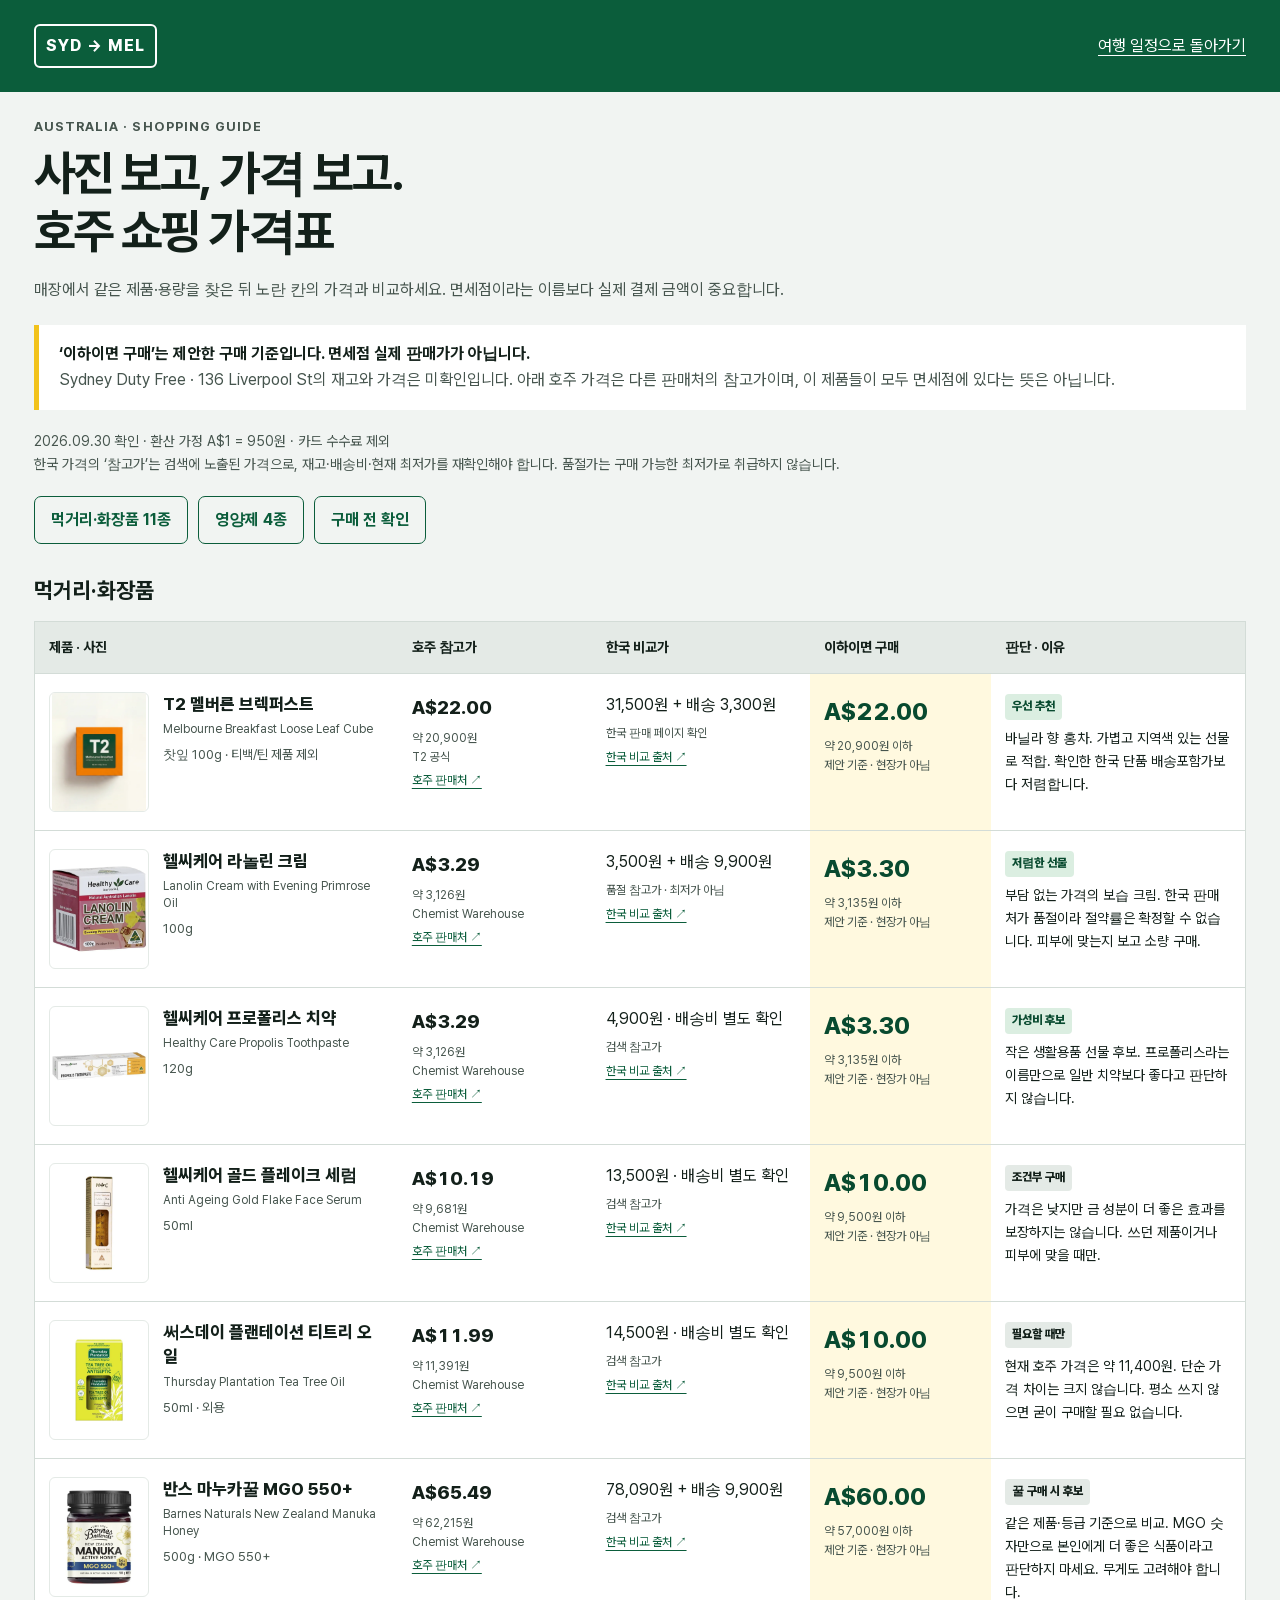
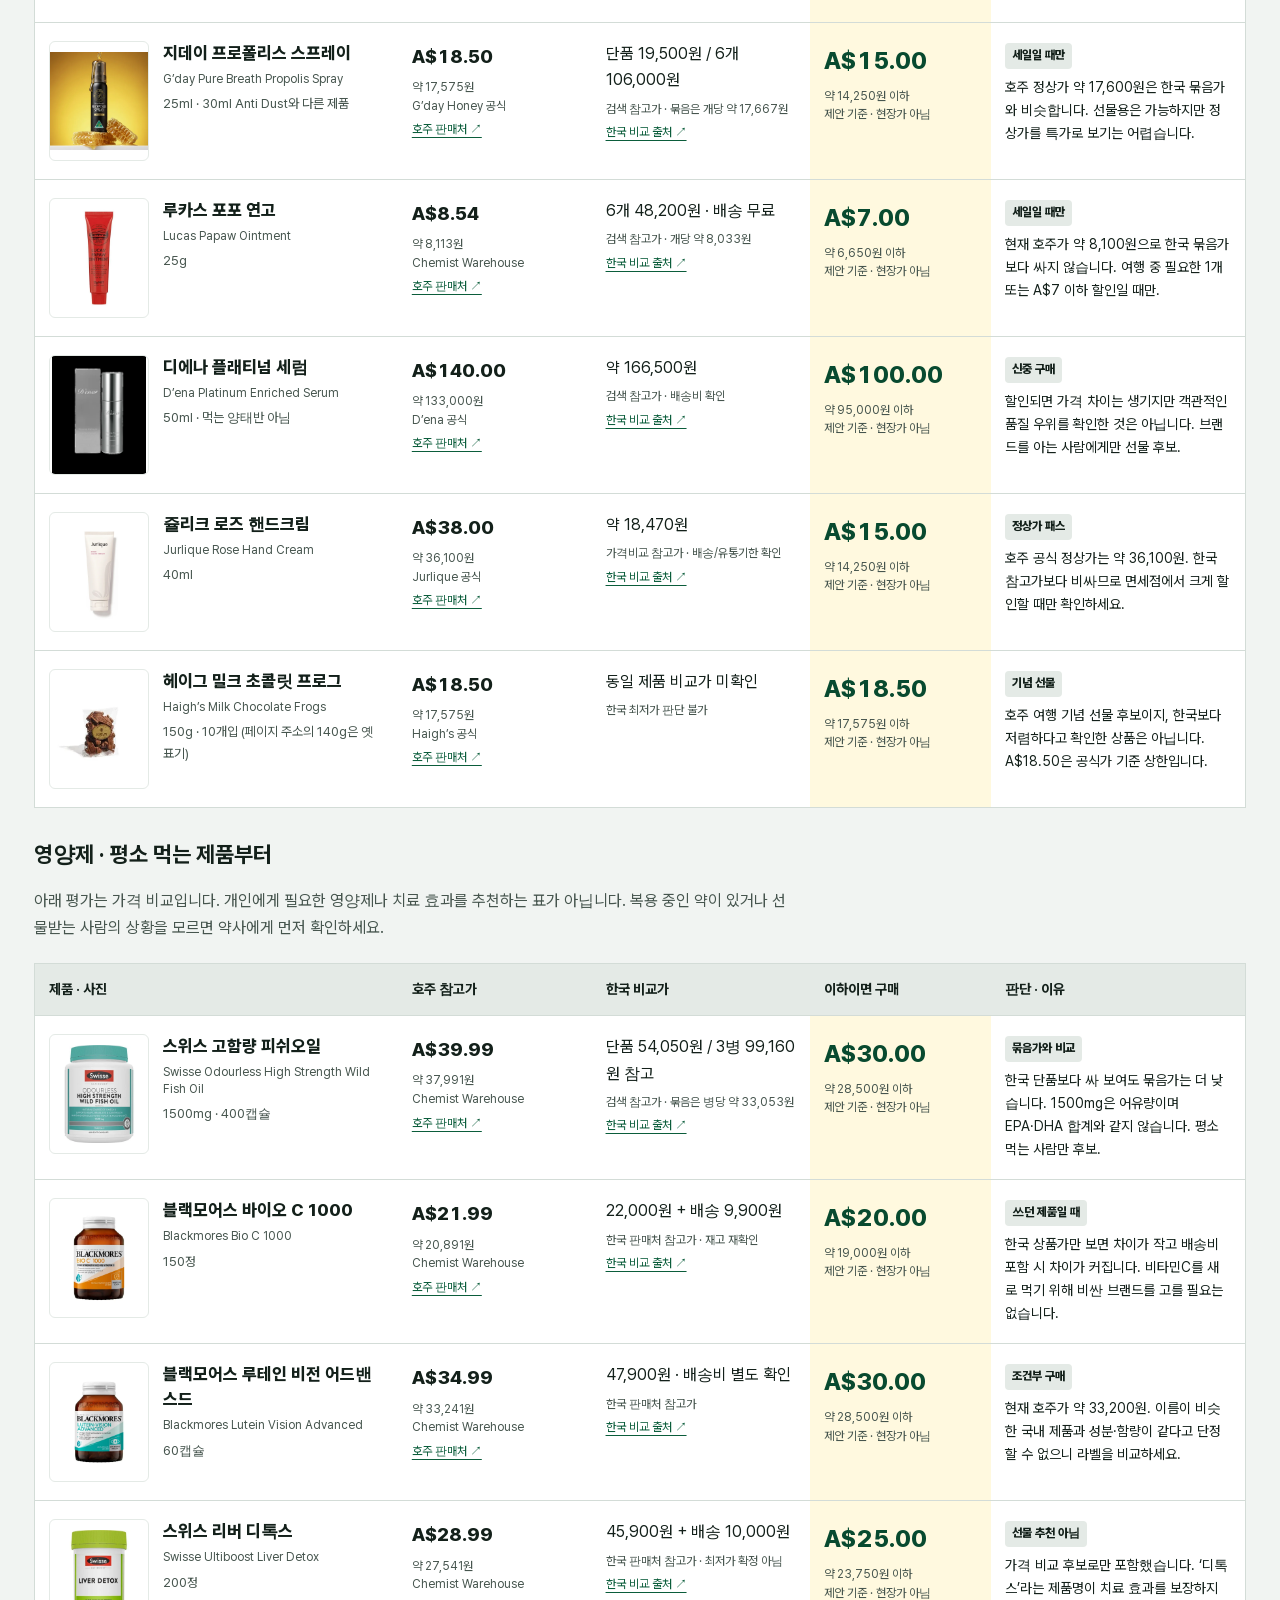
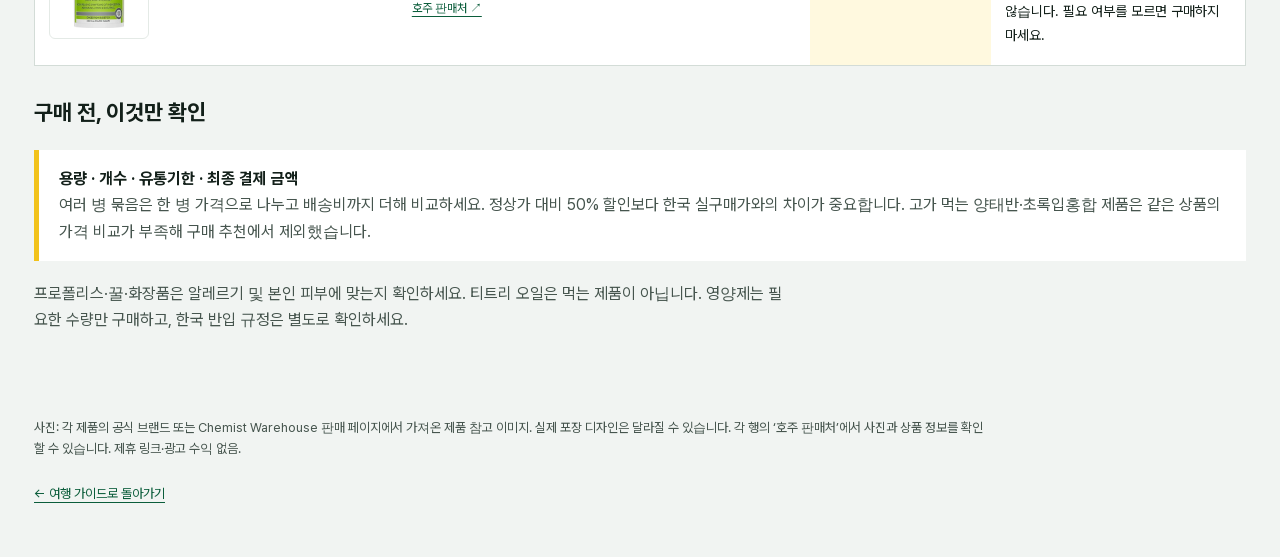
==== shopping.html @ 3a0684c9 "Add illustrated Australia shopping price guide" ====
<!doctype html>
<html lang="ko">
<head>
<meta charset="utf-8">
<meta name="viewport" content="width=device-width,initial-scale=1">
<meta name="robots" content="noindex,nofollow">
<meta name="theme-color" content="#0B5D3B">
<title>호주 쇼핑 가격표 | 시드니→멜버른</title>
<link rel="icon" href="icons/icon.svg" type="image/svg+xml">
<style>
@font-face{font-family:Pretendard;src:url(fonts/pretendard.woff2) format('woff2');font-display:swap}
*{box-sizing:border-box}body{margin:0;background:#F1F4F2;color:#13201A;font:16px/1.65 Pretendard,'Malgun Gothic',sans-serif}a{color:#0B5D3B;text-underline-offset:4px}a:focus-visible{outline:3px solid #B78300;outline-offset:4px}header{background:#0B5D3B;color:white}header>div,main,footer{max-width:1260px;margin:auto;padding:24px}header a{color:white;display:inline-flex;align-items:center;min-height:44px}header>div{display:flex;justify-content:space-between;align-items:center;gap:16px}.sign{font-weight:800;letter-spacing:.06em;border:2px solid white;border-radius:6px;padding:3px 10px;text-decoration:none}h1{font-size:clamp(30px,5vw,48px);line-height:1.2;margin:8px 0 16px;letter-spacing:-.04em}h2{font-size:22px;margin:28px 0 12px}.eyebrow{font-size:13px;color:#46554E;font-weight:700;letter-spacing:.08em}.lead{max-width:760px;color:#46554E;margin-bottom:22px}.notice{background:#fff;border-left:5px solid #F2C21B;padding:16px 20px;margin:20px 0;color:#46554E}.notice strong{color:#13201A}.jump{display:flex;gap:10px;flex-wrap:wrap;margin:20px 0}.jump a{border:1px solid #0B5D3B;border-radius:7px;padding:10px 16px;text-decoration:none;font-weight:700;min-height:44px}.count{color:#46554E;font-size:14px}table{width:100%;border-collapse:collapse;background:#fff;border:1px solid #D3DCD7;table-layout:fixed}caption{text-align:left;padding:14px 0;font-weight:700}th{background:#E4EAE6;text-align:left;font-size:14px;padding:14px}td{padding:18px 14px;border-top:1px solid #D3DCD7;vertical-align:top;overflow-wrap:anywhere}th:first-child{width:30%}th:nth-child(2){width:16%}th:nth-child(3){width:18%}th:nth-child(4){width:15%}th:nth-child(5){width:21%}.product{display:grid;grid-template-columns:100px 1fr;gap:14px;align-items:start}.product img{width:100px;height:120px;object-fit:contain;background:white;border:1px solid #E4EAE6;border-radius:6px}.name{font-weight:800;font-size:17px;line-height:1.45;margin:0 0 5px}.en{font-size:12px;color:#46554E;line-height:1.4}.spec{font-size:13px;color:#46554E;margin-top:6px}small{display:block;font-size:12px;color:#46554E;line-height:1.55;margin-top:6px}.price{display:block;font-size:19px;font-weight:800;font-variant-numeric:tabular-nums;white-space:nowrap}.ceiling{background:#FFF9DF}.ceiling .price{color:#084A2F;font-size:24px}.tag{display:inline-block;font-size:12px;font-weight:800;background:#E4EAE6;border-radius:4px;padding:3px 7px;margin-bottom:7px}.good{background:#DBEEE1;color:#084A2F}.reason{font-size:14px;margin:0}.source{display:inline-block;padding:5px 0;min-height:32px;font-size:12px}footer{color:#46554E;font-size:13px;padding-bottom:40px}footer p{max-width:950px}.back{display:inline-block;min-height:44px;padding:10px 0}tr[id]{scroll-margin-top:16px}
@media(max-width:800px){header>div,main,footer{padding:16px}header>div{flex-wrap:wrap}thead{display:none}table,tbody{display:block;border:0;background:transparent}tr{display:grid;grid-template-columns:1fr 1fr;background:white;border:1px solid #D3DCD7;border-radius:10px;margin-bottom:16px;overflow:hidden}td{display:block;padding:12px 14px;border:0;font-size:14px;min-width:0}td:before{content:attr(data-label);display:block;color:#46554E;font-size:12px;font-weight:700;margin-bottom:5px}td:first-child{grid-column:1/-1;border-bottom:1px solid #E4EAE6}td:first-child:before{display:none}.product{grid-template-columns:80px 1fr}.product img{width:80px;height:105px}.ceiling{grid-column:1/-1;grid-row:2;display:flex;flex-wrap:wrap;align-items:center;gap:6px 14px}.ceiling:before{margin:0}.ceiling small{margin:0}.ceiling .price{font-size:25px}td:last-child{grid-column:1/-1;border-top:1px solid #E4EAE6}.source{min-height:44px}.name{font-size:17px}h2{margin-top:24px}}
@media print{header,.jump,.source,.back{display:none}body{background:white;font-size:12px}main,footer{padding:0}tr{break-inside:avoid}.notice{padding:8px}th,td{padding:8px}.product img{width:60px;height:80px}.product{grid-template-columns:60px 1fr}.price,.ceiling .price{font-size:16px}}
</style>
</head>
<body>
<header><div><a class="sign" href="index.html#cover">SYD → MEL</a><a href="index.html#day1">여행 일정으로 돌아가기</a></div></header>
<main>
<div class="eyebrow">AUSTRALIA · SHOPPING GUIDE</div>
<h1>사진 보고, 가격 보고.<br>호주 쇼핑 가격표</h1>
<p class="lead">매장에서 같은 제품·용량을 찾은 뒤 노란 칸의 가격과 비교하세요. 면세점이라는 이름보다 실제 결제 금액이 중요합니다.</p>
<div class="notice"><strong>‘이하이면 구매’는 제안한 구매 기준입니다. 면세점 실제 판매가가 아닙니다.</strong><br>Sydney Duty Free · 136 Liverpool St의 재고와 가격은 미확인입니다. 아래 호주 가격은 다른 판매처의 참고가이며, 이 제품들이 모두 면세점에 있다는 뜻은 아닙니다.</div>
<p class="count">2026.09.30 확인 · 환산 가정 A$1 = 950원 · 카드 수수료 제외<br>한국 가격의 ‘참고가’는 검색에 노출된 가격으로, 재고·배송비·현재 최저가를 재확인해야 합니다. 품절가는 구매 가능한 최저가로 취급하지 않습니다.</p>
<nav class="jump" aria-label="쇼핑 분류"><a href="#gifts">먹거리·화장품 11종</a><a href="#supplements">영양제 4종</a><a href="#before-buy">구매 전 확인</a></nav>
<h2 id="gifts">먹거리·화장품</h2>
<table aria-label="먹거리와 화장품 가격 비교"><thead><tr><th scope="col">제품 · 사진</th><th scope="col">호주 참고가</th><th scope="col">한국 비교가</th><th scope="col">이하이면 구매</th><th scope="col">판단 · 이유</th></tr></thead><tbody id="gift-rows"></tbody></table>
<h2 id="supplements">영양제 · 평소 먹는 제품부터</h2>
<p class="lead">아래 평가는 가격 비교입니다. 개인에게 필요한 영양제나 치료 효과를 추천하는 표가 아닙니다. 복용 중인 약이 있거나 선물받는 사람의 상황을 모르면 약사에게 먼저 확인하세요.</p>
<table aria-label="영양제 가격 비교"><thead><tr><th scope="col">제품 · 사진</th><th scope="col">호주 참고가</th><th scope="col">한국 비교가</th><th scope="col">이하이면 구매</th><th scope="col">판단 · 이유</th></tr></thead><tbody id="supplement-rows"></tbody></table>
<h2 id="before-buy">구매 전, 이것만 확인</h2>
<div class="notice"><strong>용량 · 개수 · 유통기한 · 최종 결제 금액</strong><br>여러 병 묶음은 한 병 가격으로 나누고 배송비까지 더해 비교하세요. 정상가 대비 50% 할인보다 한국 실구매가와의 차이가 중요합니다. 고가 먹는 양태반·초록입홍합 제품은 같은 상품의 가격 비교가 부족해 구매 추천에서 제외했습니다.</div>
<p class="lead">프로폴리스·꿀·화장품은 알레르기 및 본인 피부에 맞는지 확인하세요. 티트리 오일은 먹는 제품이 아닙니다. 영양제는 필요한 수량만 구매하고, 한국 반입 규정은 별도로 확인하세요.</p>
<noscript><p>제품표를 보려면 브라우저의 JavaScript를 켜주세요.</p></noscript>
</main>
<footer><p>사진: 각 제품의 공식 브랜드 또는 Chemist Warehouse 판매 페이지에서 가져온 제품 참고 이미지. 실제 포장 디자인은 달라질 수 있습니다. 각 행의 ‘호주 판매처’에서 사진과 상품 정보를 확인할 수 있습니다. 제휴 링크·광고 수익 없음.</p><a class="back" href="index.html#cover">← 여행 가이드로 돌아가기</a></footer>
<script id="products" type="application/json">
[
{"key":"t2","name":"T2 멜버른 브렉퍼스트","en":"Melbourne Breakfast Loose Leaf Cube","spec":"찻잎 100g · 티백/틴 제품 제외","au":22,"store":"T2 공식","kr":"31,500원 + 배송 3,300원","status":"한국 판매 페이지 확인","limit":22,"tag":"우선 추천","good":true,"reason":"바닐라 향 홍차. 가볍고 지역색 있는 선물로 적합. 확인한 한국 단품 배송포함가보다 저렴합니다.","url":"https://www.t2tea.com/products/melbourne-breakfast-loose-leaf-cube-100g?variant=47094563307773","kurl":"https://www.coupang.com/vp/products/8288691190"},
{"key":"lanolin","name":"헬씨케어 라놀린 크림","en":"Lanolin Cream with Evening Primrose Oil","spec":"100g","au":3.29,"store":"Chemist Warehouse","kr":"3,500원 + 배송 9,900원","status":"품절 참고가 · 최저가 아님","limit":3.3,"tag":"저렴한 선물","good":true,"reason":"부담 없는 가격의 보습 크림. 한국 판매처가 품절이라 절약률은 확정할 수 없습니다. 피부에 맞는지 보고 소량 구매.","url":"https://www.chemistwarehouse.com.au/buy/74143/healthy-care-lanolin-cream-with-evening-primrose-oil-100g","kurl":"https://vitaminprince.com/product/헬씨케어-라놀린-크림-달맞이꽃-종자유-100g-healthy-care-lanolin-cream-with-evening-prim/844"},
{"key":"toothpaste","name":"헬씨케어 프로폴리스 치약","en":"Healthy Care Propolis Toothpaste","spec":"120g","au":3.29,"store":"Chemist Warehouse","kr":"4,900원 · 배송비 별도 확인","status":"검색 참고가","limit":3.3,"tag":"가성비 후보","good":true,"reason":"작은 생활용품 선물 후보. 프로폴리스라는 이름만으로 일반 치약보다 좋다고 판단하지 않습니다.","url":"https://www.chemistwarehouse.com.au/buy/59410/healthy-care-propolis-toothpaste-120g","kurl":"https://www.hojuplus.com/mobile/shop/ProdDetailMobile.php?PMInc=5254"},
{"key":"gold","name":"헬씨케어 골드 플레이크 세럼","en":"Anti Ageing Gold Flake Face Serum","spec":"50ml","au":10.19,"store":"Chemist Warehouse","kr":"13,500원 · 배송비 별도 확인","status":"검색 참고가","limit":10,"tag":"조건부 구매","reason":"가격은 낮지만 금 성분이 더 좋은 효과를 보장하지는 않습니다. 쓰던 제품이거나 피부에 맞을 때만.","url":"https://www.chemistwarehouse.com.au/buy/69364/healthy-care-anti-ageing-gold-flake-face-serum-50ml","kurl":"https://www.hojuplus.com/shop/ProdMain.php?Ccode1=3&Ccode2=1&Ccode3=43&Ccode4=0&orderType=Score"},
{"key":"teatree","name":"써스데이 플랜테이션 티트리 오일","en":"Thursday Plantation Tea Tree Oil","spec":"50ml · 외용","au":11.99,"store":"Chemist Warehouse","kr":"14,500원 · 배송비 별도 확인","status":"검색 참고가","limit":10,"tag":"필요할 때만","reason":"현재 호주 가격은 약 11,400원. 단순 가격 차이는 크지 않습니다. 평소 쓰지 않으면 굳이 구매할 필요 없습니다.","url":"https://www.chemistwarehouse.com.au/buy/39927/thursday-plantation-tea-tree-pure-oil-50ml","kurl":"https://m.greenmussel.kr/goods/goods_list.php?brandCd=070"},
{"key":"honey","name":"반스 마누카꿀 MGO 550+","en":"Barnes Naturals New Zealand Manuka Honey","spec":"500g · MGO 550+","au":65.49,"store":"Chemist Warehouse","kr":"78,090원 + 배송 9,900원","status":"검색 참고가","limit":60,"tag":"꿀 구매 시 후보","reason":"같은 제품·등급 기준으로 비교. MGO 숫자만으로 본인에게 더 좋은 식품이라고 판단하지 마세요. 무게도 고려해야 합니다.","url":"https://www.chemistwarehouse.com.au/buy/149331/barnes-naturals-new-zealand-manuka-honey-500g-mgo-550","kurl":"https://hnbaustralia.com.au/category/barnes-naturals/1196/"},
{"key":"spray","name":"지데이 프로폴리스 스프레이","en":"G’day Pure Breath Propolis Spray","spec":"25ml · 30ml Anti Dust와 다른 제품","au":18.5,"store":"G’day Honey 공식","kr":"단품 19,500원 / 6개 106,000원","status":"검색 참고가 · 묶음은 개당 약 17,667원","limit":15,"tag":"세일일 때만","reason":"호주 정상가 약 17,600원은 한국 묶음가와 비슷합니다. 선물용은 가능하지만 정상가를 특가로 보기는 어렵습니다.","url":"https://gdayhoney.com.au/collections/immunity-on-the-go","kurl":"https://www.coupang.com/vp/products/9337325148"},
{"key":"papaw","name":"루카스 포포 연고","en":"Lucas Papaw Ointment","spec":"25g","au":8.54,"store":"Chemist Warehouse","kr":"6개 48,200원 · 배송 무료","status":"검색 참고가 · 개당 약 8,033원","limit":7,"tag":"세일일 때만","reason":"현재 호주가 약 8,100원으로 한국 묶음가보다 싸지 않습니다. 여행 중 필요한 1개 또는 A$7 이하 할인일 때만.","url":"https://www.chemistwarehouse.com.au/buy/41820/lucas-papaw-ointment-25g","kurl":"https://www.coupang.com/np/search?q=루카스+포포크림"},
{"key":"dena","name":"디에나 플래티넘 세럼","en":"D’ena Platinum Enriched Serum","spec":"50ml · 먹는 양태반 아님","au":140,"store":"D’ena 공식","kr":"약 166,500원","status":"검색 참고가 · 배송비 확인","limit":100,"tag":"신중 구매","reason":"할인되면 가격 차이는 생기지만 객관적인 품질 우위를 확인한 것은 아닙니다. 브랜드를 아는 사람에게만 선물 후보.","url":"https://denaskincare.com.au/products/platinum-enriched-serum-50ml","kurl":"https://www.coupang.com/vp/products/5830606044"},
{"key":"jurlique","name":"쥴리크 로즈 핸드크림","en":"Jurlique Rose Hand Cream","spec":"40ml","au":38,"store":"Jurlique 공식","kr":"약 18,470원","status":"가격비교 참고가 · 배송/유통기한 확인","limit":15,"tag":"정상가 패스","reason":"호주 공식 정상가는 약 36,100원. 한국 참고가보다 비싸므로 면세점에서 크게 할인할 때만 확인하세요.","url":"https://jurlique.com.au/products/rose-hand-cream","kurl":"https://prod.danawa.com/info/?pcode=36831143"},
{"key":"haigh","name":"헤이그 밀크 초콜릿 프로그","en":"Haigh’s Milk Chocolate Frogs","spec":"150g · 10개입 (페이지 주소의 140g은 옛 표기)","au":18.5,"store":"Haigh’s 공식","kr":"동일 제품 비교가 미확인","status":"한국 최저가 판단 불가","limit":18.5,"tag":"기념 선물","reason":"호주 여행 기념 선물 후보이지, 한국보다 저렴하다고 확인한 상품은 아닙니다. A$18.50은 공식가 기준 상한입니다.","url":"https://www.haighschocolates.com.au/milk-chocolate-frogs-140g-simple","kurl":""},
{"key":"fish","group":"supplement","name":"스위스 고함량 피쉬오일","en":"Swisse Odourless High Strength Wild Fish Oil","spec":"1500mg · 400캡슐","au":39.99,"store":"Chemist Warehouse","kr":"단품 54,050원 / 3병 99,160원 참고","status":"검색 참고가 · 묶음은 병당 약 33,053원","limit":30,"tag":"묶음가와 비교","reason":"한국 단품보다 싸 보여도 묶음가는 더 낮습니다. 1500mg은 어유량이며 EPA·DHA 합계와 같지 않습니다. 평소 먹는 사람만 후보.","url":"https://www.chemistwarehouse.com.au/buy/67489/swisse-ultiboost-odourless-high-strength-wild-fish-oil-1500mg-400-capsules","kurl":"https://www.coupang.com/np/search?q=스위스+오메가3"},
{"key":"vitc","group":"supplement","name":"블랙모어스 바이오 C 1000","en":"Blackmores Bio C 1000","spec":"150정","au":21.99,"store":"Chemist Warehouse","kr":"22,000원 + 배송 9,900원","status":"한국 판매처 참고가 · 재고 재확인","limit":20,"tag":"쓰던 제품일 때","reason":"한국 상품가만 보면 차이가 작고 배송비 포함 시 차이가 커집니다. 비타민C를 새로 먹기 위해 비싼 브랜드를 고를 필요는 없습니다.","url":"https://www.chemistwarehouse.com.au/buy/150406/blackmores-bio-c-1000-150-tablets","kurl":"https://www.shopnmallkorea.com/goods/goods_view.php?goodsNo=1000000510"},
{"key":"lutein","group":"supplement","name":"블랙모어스 루테인 비전 어드밴스드","en":"Blackmores Lutein Vision Advanced","spec":"60캡슐","au":34.99,"store":"Chemist Warehouse","kr":"47,900원 · 배송비 별도 확인","status":"한국 판매처 참고가","limit":30,"tag":"조건부 구매","reason":"현재 호주가 약 33,200원. 이름이 비슷한 국내 제품과 성분·함량이 같다고 단정할 수 없으니 라벨을 비교하세요.","url":"https://www.chemistwarehouse.com.au/buy/103402/blackmores-lutein-vision-advanced-60-capsules","kurl":"https://spriser.cafe24.com/product/list.html?cate_no=152"},
{"key":"liver","group":"supplement","name":"스위스 리버 디톡스","en":"Swisse Ultiboost Liver Detox","spec":"200정","au":28.99,"store":"Chemist Warehouse","kr":"45,900원 + 배송 10,000원","status":"한국 판매처 참고가 · 최저가 확정 아님","limit":25,"tag":"선물 추천 아님","reason":"가격 비교 후보로만 포함했습니다. ‘디톡스’라는 제품명이 치료 효과를 보장하지 않습니다. 필요 여부를 모르면 구매하지 마세요.","url":"https://www.chemistwarehouse.com.au/buy/80460/swisse-ultiboost-liver-detox-200-tablets","kurl":"https://m.gmarket.co.kr/n/minishop/hoju09/list?isShopCategory=false&lcode=100000068"}
]
</script>
<script>
const products=JSON.parse(document.getElementById('products').textContent);
const money=n=>Math.round(n*950).toLocaleString('ko-KR');
const safe=s=>String(s).replace(/[&<>"']/g,c=>({'&':'&amp;','<':'&lt;','>':'&gt;','"':'&quot;',"'":'&#39;'}[c]));
const row=p=>`<tr><td data-label="제품"><div class="product"><img src="img/shop-${p.key}-S.webp" alt="${safe(p.en)} 제품 사진" width="100" height="120" loading="lazy"><div><p class="name">${safe(p.name)}</p><div class="en">${safe(p.en)}</div><div class="spec">${safe(p.spec)}</div></div></div></td><td data-label="호주 참고가"><span class="price">A$${p.au.toFixed(2)}</span><small>약 ${money(p.au)}원<br>${safe(p.store)}</small><a class="source" href="${safe(p.url)}" target="_blank" rel="noopener noreferrer">호주 판매처 ↗</a></td><td data-label="한국 비교가">${safe(p.kr)}<small>${safe(p.status)}</small>${p.kurl?`<a class="source" href="${safe(p.kurl)}" target="_blank" rel="noopener noreferrer">한국 비교 출처 ↗</a>`:''}</td><td class="ceiling" data-label="이하이면 구매"><span class="price">A$${p.limit.toFixed(2)}</span><small>약 ${money(p.limit)}원 이하<br>제안 기준 · 현장가 아님</small></td><td data-label="판단"><span class="tag ${p.good?'good':''}">${safe(p.tag)}</span><p class="reason">${safe(p.reason)}</p></td></tr>`;
document.getElementById('gift-rows').innerHTML=products.filter(p=>!p.group).map(row).join('');
document.getElementById('supplement-rows').innerHTML=products.filter(p=>p.group==='supplement').map(row).join('');
if('serviceWorker' in navigator&&location.protocol!=='file:')navigator.serviceWorker.register('sw.js').catch(()=>{});
</script>
</body>
</html>
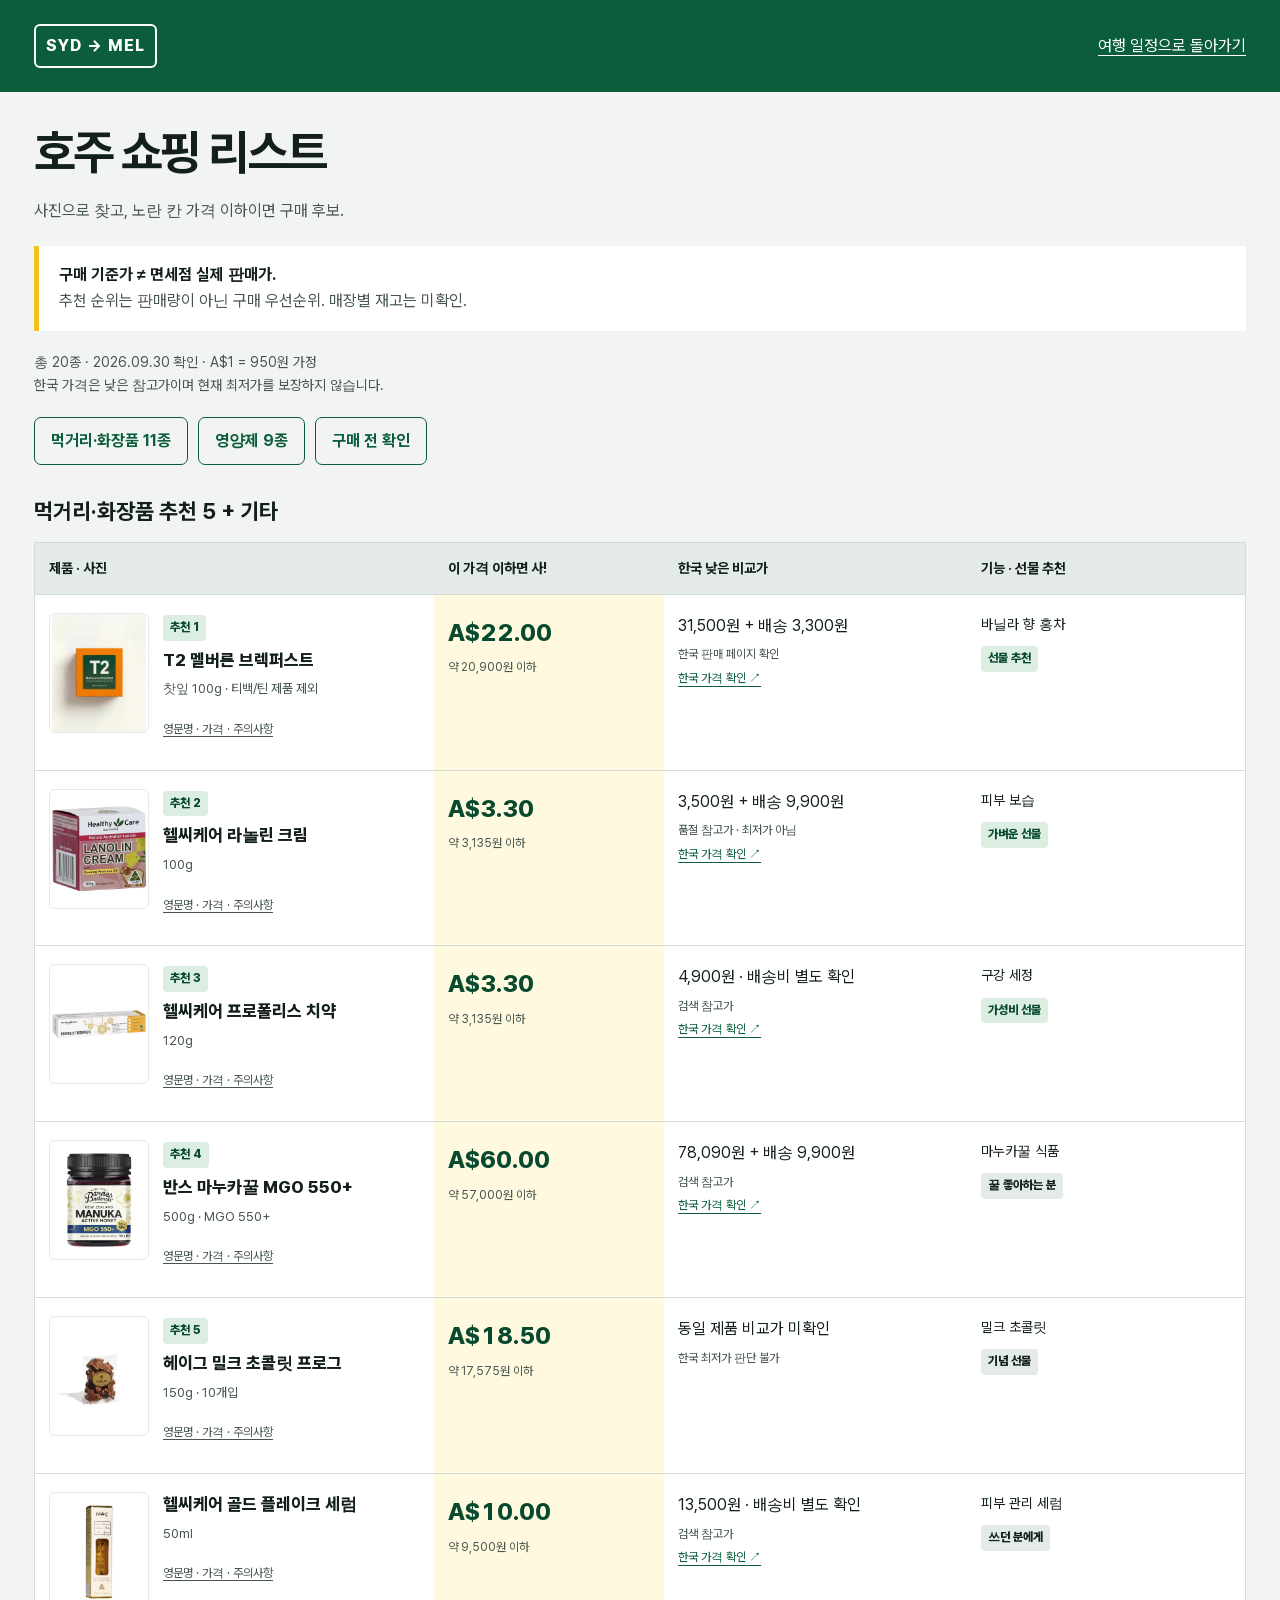
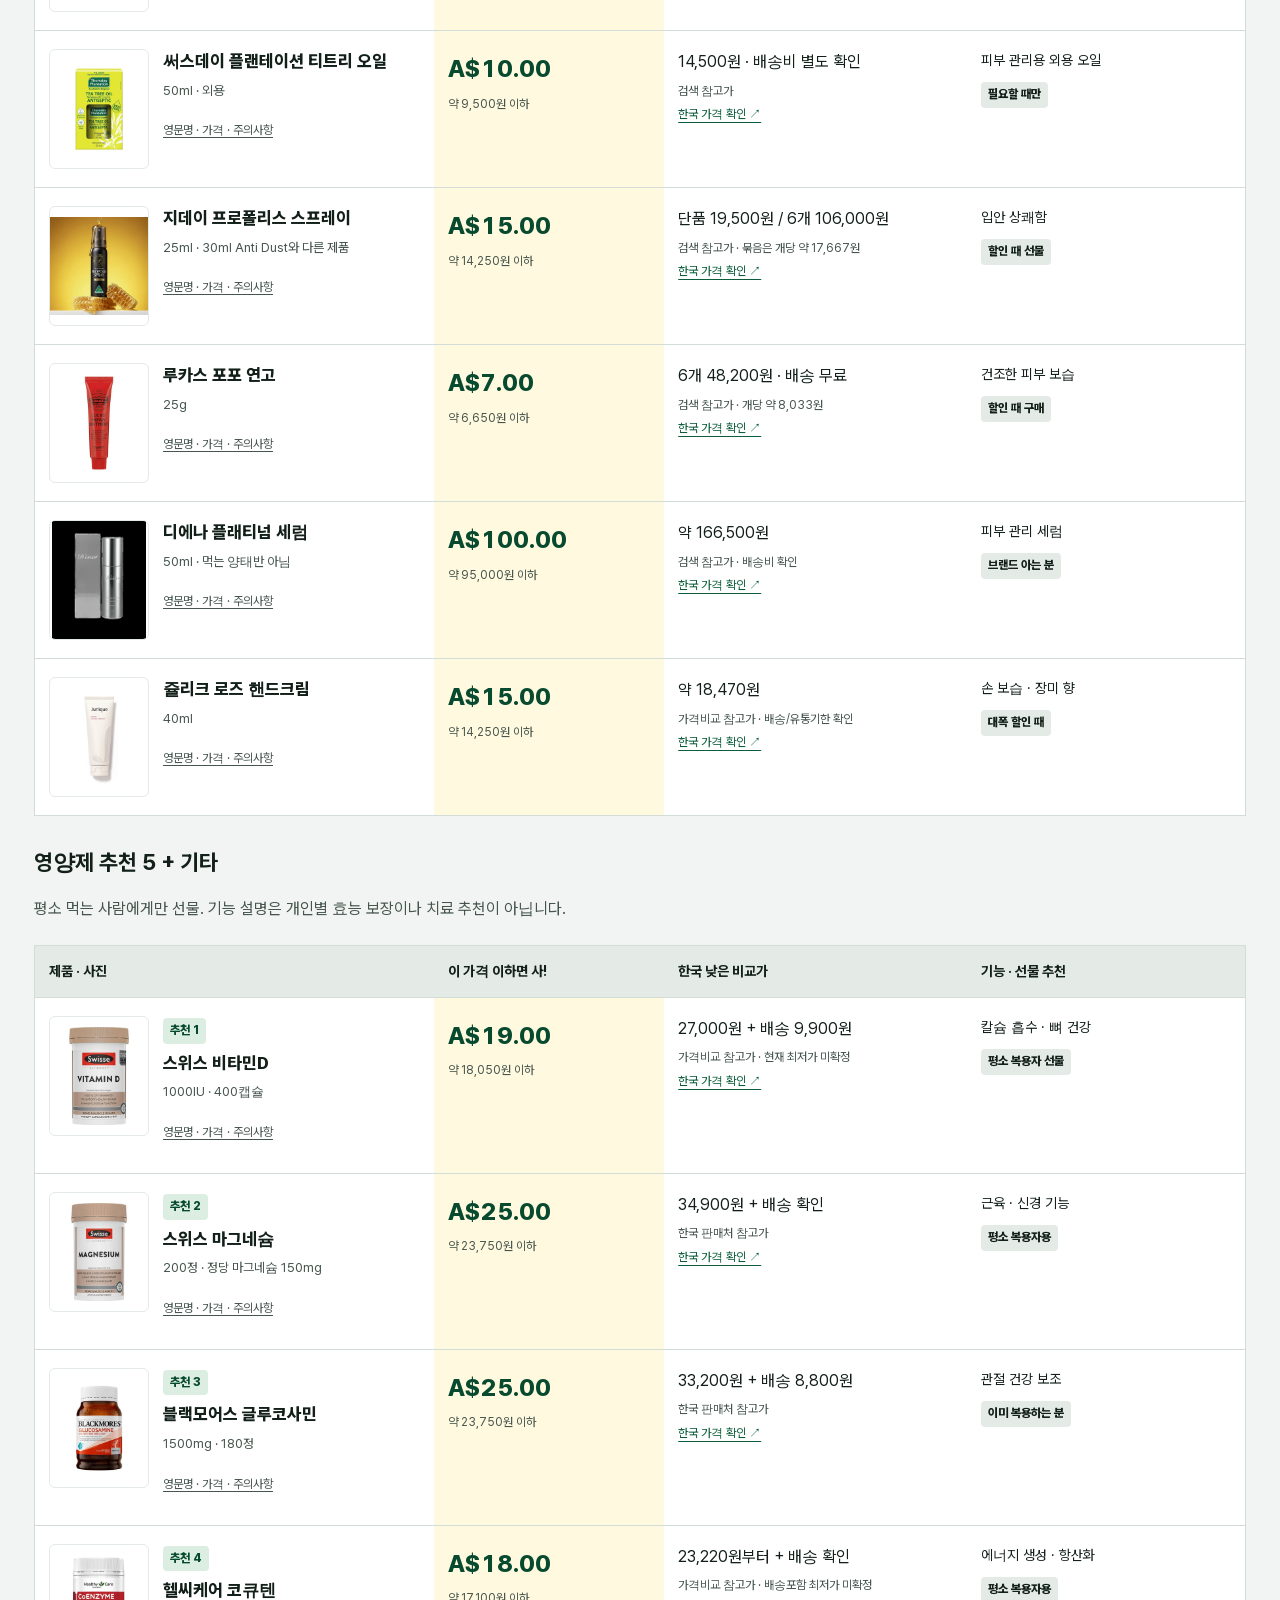
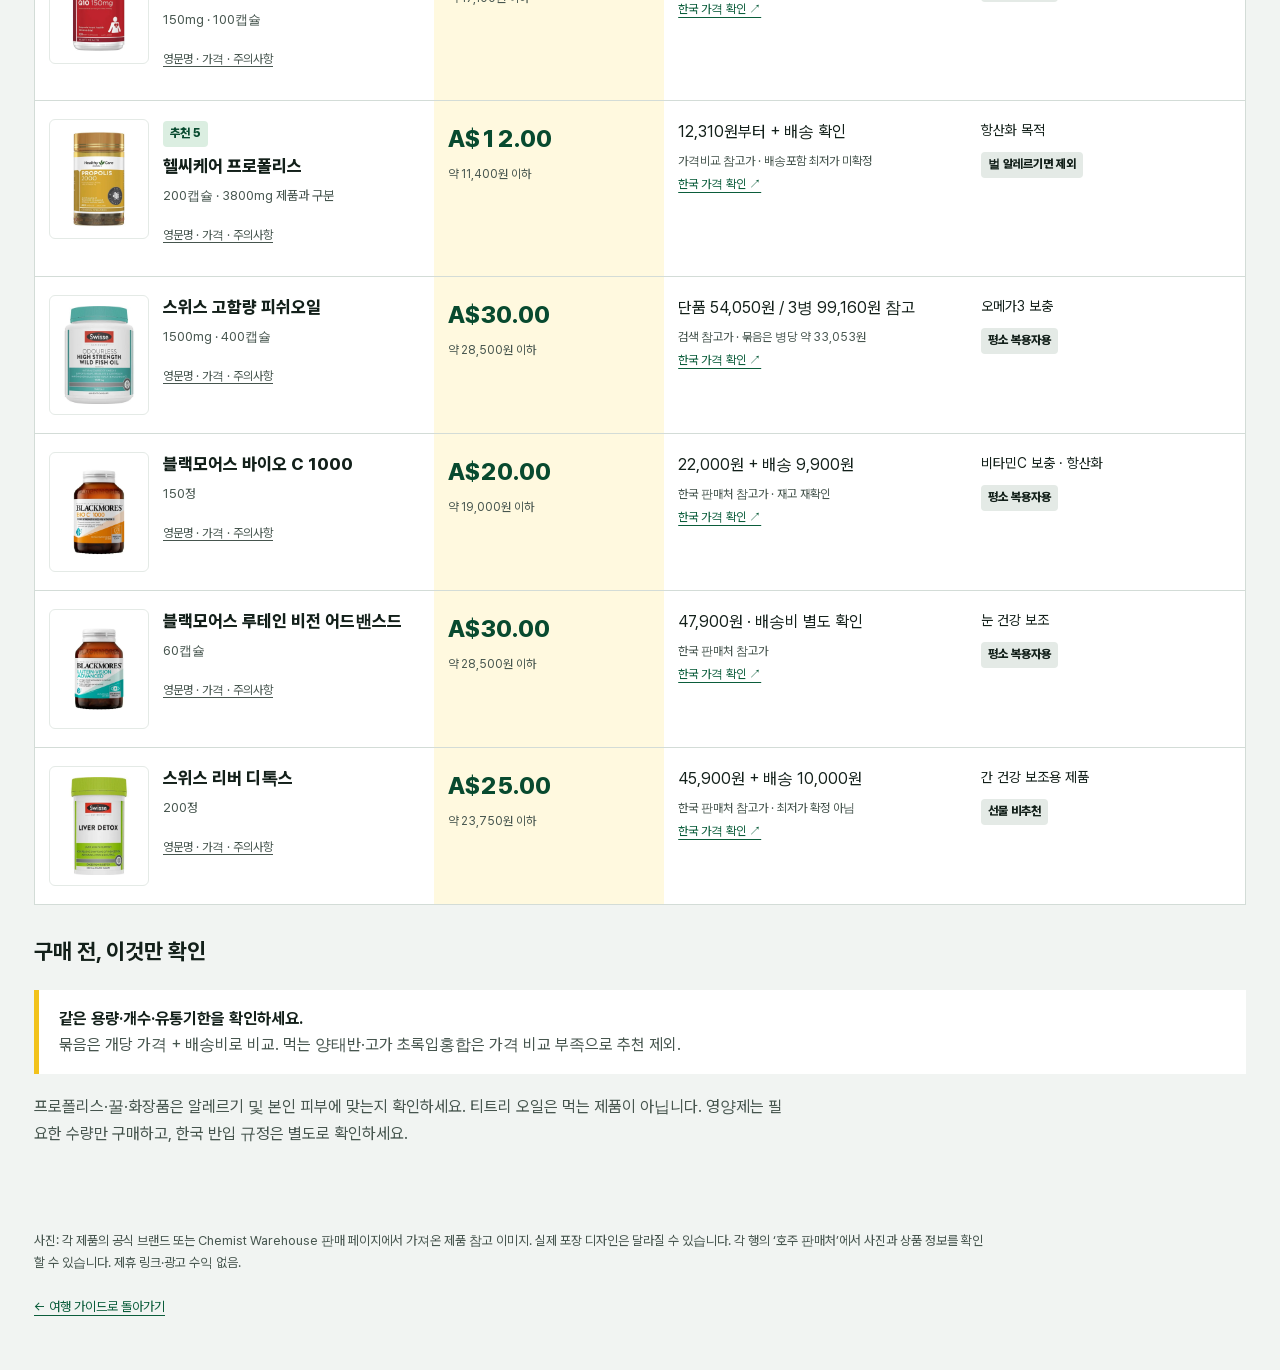
==== commit 34e91ad8: "Compact shopping guide and add five supplement candidates" ====
--- a/shopping.html
+++ b/shopping.html
@@ -12,54 +12,57 @@
 *{box-sizing:border-box}body{margin:0;background:#F1F4F2;color:#13201A;font:16px/1.65 Pretendard,'Malgun Gothic',sans-serif}a{color:#0B5D3B;text-underline-offset:4px}a:focus-visible{outline:3px solid #B78300;outline-offset:4px}header{background:#0B5D3B;color:white}header>div,main,footer{max-width:1260px;margin:auto;padding:24px}header a{color:white;display:inline-flex;align-items:center;min-height:44px}header>div{display:flex;justify-content:space-between;align-items:center;gap:16px}.sign{font-weight:800;letter-spacing:.06em;border:2px solid white;border-radius:6px;padding:3px 10px;text-decoration:none}h1{font-size:clamp(30px,5vw,48px);line-height:1.2;margin:8px 0 16px;letter-spacing:-.04em}h2{font-size:22px;margin:28px 0 12px}.eyebrow{font-size:13px;color:#46554E;font-weight:700;letter-spacing:.08em}.lead{max-width:760px;color:#46554E;margin-bottom:22px}.notice{background:#fff;border-left:5px solid #F2C21B;padding:16px 20px;margin:20px 0;color:#46554E}.notice strong{color:#13201A}.jump{display:flex;gap:10px;flex-wrap:wrap;margin:20px 0}.jump a{border:1px solid #0B5D3B;border-radius:7px;padding:10px 16px;text-decoration:none;font-weight:700;min-height:44px}.count{color:#46554E;font-size:14px}table{width:100%;border-collapse:collapse;background:#fff;border:1px solid #D3DCD7;table-layout:fixed}caption{text-align:left;padding:14px 0;font-weight:700}th{background:#E4EAE6;text-align:left;font-size:14px;padding:14px}td{padding:18px 14px;border-top:1px solid #D3DCD7;vertical-align:top;overflow-wrap:anywhere}th:first-child{width:30%}th:nth-child(2){width:16%}th:nth-child(3){width:18%}th:nth-child(4){width:15%}th:nth-child(5){width:21%}.product{display:grid;grid-template-columns:100px 1fr;gap:14px;align-items:start}.product img{width:100px;height:120px;object-fit:contain;background:white;border:1px solid #E4EAE6;border-radius:6px}.name{font-weight:800;font-size:17px;line-height:1.45;margin:0 0 5px}.en{font-size:12px;color:#46554E;line-height:1.4}.spec{font-size:13px;color:#46554E;margin-top:6px}small{display:block;font-size:12px;color:#46554E;line-height:1.55;margin-top:6px}.price{display:block;font-size:19px;font-weight:800;font-variant-numeric:tabular-nums;white-space:nowrap}.ceiling{background:#FFF9DF}.ceiling .price{color:#084A2F;font-size:24px}.tag{display:inline-block;font-size:12px;font-weight:800;background:#E4EAE6;border-radius:4px;padding:3px 7px;margin-bottom:7px}.good{background:#DBEEE1;color:#084A2F}.reason{font-size:14px;margin:0}.source{display:inline-block;padding:5px 0;min-height:32px;font-size:12px}footer{color:#46554E;font-size:13px;padding-bottom:40px}footer p{max-width:950px}.back{display:inline-block;min-height:44px;padding:10px 0}tr[id]{scroll-margin-top:16px}
 @media(max-width:800px){header>div,main,footer{padding:16px}header>div{flex-wrap:wrap}thead{display:none}table,tbody{display:block;border:0;background:transparent}tr{display:grid;grid-template-columns:1fr 1fr;background:white;border:1px solid #D3DCD7;border-radius:10px;margin-bottom:16px;overflow:hidden}td{display:block;padding:12px 14px;border:0;font-size:14px;min-width:0}td:before{content:attr(data-label);display:block;color:#46554E;font-size:12px;font-weight:700;margin-bottom:5px}td:first-child{grid-column:1/-1;border-bottom:1px solid #E4EAE6}td:first-child:before{display:none}.product{grid-template-columns:80px 1fr}.product img{width:80px;height:105px}.ceiling{grid-column:1/-1;grid-row:2;display:flex;flex-wrap:wrap;align-items:center;gap:6px 14px}.ceiling:before{margin:0}.ceiling small{margin:0}.ceiling .price{font-size:25px}td:last-child{grid-column:1/-1;border-top:1px solid #E4EAE6}.source{min-height:44px}.name{font-size:17px}h2{margin-top:24px}}
 @media print{header,.jump,.source,.back{display:none}body{background:white;font-size:12px}main,footer{padding:0}tr{break-inside:avoid}.notice{padding:8px}th,td{padding:8px}.product img{width:60px;height:80px}.product{grid-template-columns:60px 1fr}.price,.ceiling .price{font-size:16px}}
+th:first-child{width:33%}th:nth-child(2){width:19%}th:nth-child(3){width:25%}th:nth-child(4){width:23%}details{margin-top:8px;font-size:12px}summary{cursor:pointer;min-height:44px;display:flex;align-items:center;text-decoration:underline;text-underline-offset:3px;color:#46554E}summary:focus-visible{outline:3px solid #B78300}.reason{margin-bottom:8px}@media(max-width:800px){td:nth-child(3){grid-column:1/-1}td:last-child{grid-column:1/-1}.ceiling{display:block}.ceiling:before{margin-bottom:5px}details .source{display:block}}
 </style>
 </head>
 <body>
 <header><div><a class="sign" href="index.html#cover">SYD → MEL</a><a href="index.html#day1">여행 일정으로 돌아가기</a></div></header>
 <main>
-<div class="eyebrow">AUSTRALIA · SHOPPING GUIDE</div>
-<h1>사진 보고, 가격 보고.<br>호주 쇼핑 가격표</h1>
-<p class="lead">매장에서 같은 제품·용량을 찾은 뒤 노란 칸의 가격과 비교하세요. 면세점이라는 이름보다 실제 결제 금액이 중요합니다.</p>
-<div class="notice"><strong>‘이하이면 구매’는 제안한 구매 기준입니다. 면세점 실제 판매가가 아닙니다.</strong><br>Sydney Duty Free · 136 Liverpool St의 재고와 가격은 미확인입니다. 아래 호주 가격은 다른 판매처의 참고가이며, 이 제품들이 모두 면세점에 있다는 뜻은 아닙니다.</div>
-<p class="count">2026.09.30 확인 · 환산 가정 A$1 = 950원 · 카드 수수료 제외<br>한국 가격의 ‘참고가’는 검색에 노출된 가격으로, 재고·배송비·현재 최저가를 재확인해야 합니다. 품절가는 구매 가능한 최저가로 취급하지 않습니다.</p>
-<nav class="jump" aria-label="쇼핑 분류"><a href="#gifts">먹거리·화장품 11종</a><a href="#supplements">영양제 4종</a><a href="#before-buy">구매 전 확인</a></nav>
-<h2 id="gifts">먹거리·화장품</h2>
-<table aria-label="먹거리와 화장품 가격 비교"><thead><tr><th scope="col">제품 · 사진</th><th scope="col">호주 참고가</th><th scope="col">한국 비교가</th><th scope="col">이하이면 구매</th><th scope="col">판단 · 이유</th></tr></thead><tbody id="gift-rows"></tbody></table>
-<h2 id="supplements">영양제 · 평소 먹는 제품부터</h2>
-<p class="lead">아래 평가는 가격 비교입니다. 개인에게 필요한 영양제나 치료 효과를 추천하는 표가 아닙니다. 복용 중인 약이 있거나 선물받는 사람의 상황을 모르면 약사에게 먼저 확인하세요.</p>
-<table aria-label="영양제 가격 비교"><thead><tr><th scope="col">제품 · 사진</th><th scope="col">호주 참고가</th><th scope="col">한국 비교가</th><th scope="col">이하이면 구매</th><th scope="col">판단 · 이유</th></tr></thead><tbody id="supplement-rows"></tbody></table>
+<h1>호주 쇼핑 리스트</h1>
+<p class="lead">사진으로 찾고, 노란 칸 가격 이하이면 구매 후보.</p>
+<div class="notice"><strong>구매 기준가 ≠ 면세점 실제 판매가.</strong><br>추천 순위는 판매량이 아닌 구매 우선순위. 매장별 재고는 미확인.</div>
+<p class="count">총 20종 · 2026.09.30 확인 · A$1 = 950원 가정<br>한국 가격은 낮은 참고가이며 현재 최저가를 보장하지 않습니다.</p>
+<nav class="jump" aria-label="쇼핑 분류"><a href="#gifts">먹거리·화장품 11종</a><a href="#supplements">영양제 9종</a><a href="#before-buy">구매 전 확인</a></nav>
+<h2 id="gifts">먹거리·화장품 추천 5 + 기타</h2>
+<table aria-label="먹거리와 화장품 가격 비교"><thead><tr><th scope="col">제품 · 사진</th><th scope="col">이 가격 이하면 사!</th><th scope="col">한국 낮은 비교가</th><th scope="col">기능 · 선물 추천</th></tr></thead><tbody id="gift-rows"></tbody></table>
+<h2 id="supplements">영양제 추천 5 + 기타</h2>
+<p class="lead">평소 먹는 사람에게만 선물. 기능 설명은 개인별 효능 보장이나 치료 추천이 아닙니다.</p>
+<table aria-label="영양제 가격 비교"><thead><tr><th scope="col">제품 · 사진</th><th scope="col">이 가격 이하면 사!</th><th scope="col">한국 낮은 비교가</th><th scope="col">기능 · 선물 추천</th></tr></thead><tbody id="supplement-rows"></tbody></table>
 <h2 id="before-buy">구매 전, 이것만 확인</h2>
-<div class="notice"><strong>용량 · 개수 · 유통기한 · 최종 결제 금액</strong><br>여러 병 묶음은 한 병 가격으로 나누고 배송비까지 더해 비교하세요. 정상가 대비 50% 할인보다 한국 실구매가와의 차이가 중요합니다. 고가 먹는 양태반·초록입홍합 제품은 같은 상품의 가격 비교가 부족해 구매 추천에서 제외했습니다.</div>
+<div class="notice"><strong>같은 용량·개수·유통기한을 확인하세요.</strong><br>묶음은 개당 가격 + 배송비로 비교. 먹는 양태반·고가 초록입홍합은 가격 비교 부족으로 추천 제외.</div>
 <p class="lead">프로폴리스·꿀·화장품은 알레르기 및 본인 피부에 맞는지 확인하세요. 티트리 오일은 먹는 제품이 아닙니다. 영양제는 필요한 수량만 구매하고, 한국 반입 규정은 별도로 확인하세요.</p>
 <noscript><p>제품표를 보려면 브라우저의 JavaScript를 켜주세요.</p></noscript>
 </main>
 <footer><p>사진: 각 제품의 공식 브랜드 또는 Chemist Warehouse 판매 페이지에서 가져온 제품 참고 이미지. 실제 포장 디자인은 달라질 수 있습니다. 각 행의 ‘호주 판매처’에서 사진과 상품 정보를 확인할 수 있습니다. 제휴 링크·광고 수익 없음.</p><a class="back" href="index.html#cover">← 여행 가이드로 돌아가기</a></footer>
 <script id="products" type="application/json">
-[
-{"key":"t2","name":"T2 멜버른 브렉퍼스트","en":"Melbourne Breakfast Loose Leaf Cube","spec":"찻잎 100g · 티백/틴 제품 제외","au":22,"store":"T2 공식","kr":"31,500원 + 배송 3,300원","status":"한국 판매 페이지 확인","limit":22,"tag":"우선 추천","good":true,"reason":"바닐라 향 홍차. 가볍고 지역색 있는 선물로 적합. 확인한 한국 단품 배송포함가보다 저렴합니다.","url":"https://www.t2tea.com/products/melbourne-breakfast-loose-leaf-cube-100g?variant=47094563307773","kurl":"https://www.coupang.com/vp/products/8288691190"},
-{"key":"lanolin","name":"헬씨케어 라놀린 크림","en":"Lanolin Cream with Evening Primrose Oil","spec":"100g","au":3.29,"store":"Chemist Warehouse","kr":"3,500원 + 배송 9,900원","status":"품절 참고가 · 최저가 아님","limit":3.3,"tag":"저렴한 선물","good":true,"reason":"부담 없는 가격의 보습 크림. 한국 판매처가 품절이라 절약률은 확정할 수 없습니다. 피부에 맞는지 보고 소량 구매.","url":"https://www.chemistwarehouse.com.au/buy/74143/healthy-care-lanolin-cream-with-evening-primrose-oil-100g","kurl":"https://vitaminprince.com/product/헬씨케어-라놀린-크림-달맞이꽃-종자유-100g-healthy-care-lanolin-cream-with-evening-prim/844"},
-{"key":"toothpaste","name":"헬씨케어 프로폴리스 치약","en":"Healthy Care Propolis Toothpaste","spec":"120g","au":3.29,"store":"Chemist Warehouse","kr":"4,900원 · 배송비 별도 확인","status":"검색 참고가","limit":3.3,"tag":"가성비 후보","good":true,"reason":"작은 생활용품 선물 후보. 프로폴리스라는 이름만으로 일반 치약보다 좋다고 판단하지 않습니다.","url":"https://www.chemistwarehouse.com.au/buy/59410/healthy-care-propolis-toothpaste-120g","kurl":"https://www.hojuplus.com/mobile/shop/ProdDetailMobile.php?PMInc=5254"},
-{"key":"gold","name":"헬씨케어 골드 플레이크 세럼","en":"Anti Ageing Gold Flake Face Serum","spec":"50ml","au":10.19,"store":"Chemist Warehouse","kr":"13,500원 · 배송비 별도 확인","status":"검색 참고가","limit":10,"tag":"조건부 구매","reason":"가격은 낮지만 금 성분이 더 좋은 효과를 보장하지는 않습니다. 쓰던 제품이거나 피부에 맞을 때만.","url":"https://www.chemistwarehouse.com.au/buy/69364/healthy-care-anti-ageing-gold-flake-face-serum-50ml","kurl":"https://www.hojuplus.com/shop/ProdMain.php?Ccode1=3&Ccode2=1&Ccode3=43&Ccode4=0&orderType=Score"},
-{"key":"teatree","name":"써스데이 플랜테이션 티트리 오일","en":"Thursday Plantation Tea Tree Oil","spec":"50ml · 외용","au":11.99,"store":"Chemist Warehouse","kr":"14,500원 · 배송비 별도 확인","status":"검색 참고가","limit":10,"tag":"필요할 때만","reason":"현재 호주 가격은 약 11,400원. 단순 가격 차이는 크지 않습니다. 평소 쓰지 않으면 굳이 구매할 필요 없습니다.","url":"https://www.chemistwarehouse.com.au/buy/39927/thursday-plantation-tea-tree-pure-oil-50ml","kurl":"https://m.greenmussel.kr/goods/goods_list.php?brandCd=070"},
-{"key":"honey","name":"반스 마누카꿀 MGO 550+","en":"Barnes Naturals New Zealand Manuka Honey","spec":"500g · MGO 550+","au":65.49,"store":"Chemist Warehouse","kr":"78,090원 + 배송 9,900원","status":"검색 참고가","limit":60,"tag":"꿀 구매 시 후보","reason":"같은 제품·등급 기준으로 비교. MGO 숫자만으로 본인에게 더 좋은 식품이라고 판단하지 마세요. 무게도 고려해야 합니다.","url":"https://www.chemistwarehouse.com.au/buy/149331/barnes-naturals-new-zealand-manuka-honey-500g-mgo-550","kurl":"https://hnbaustralia.com.au/category/barnes-naturals/1196/"},
-{"key":"spray","name":"지데이 프로폴리스 스프레이","en":"G’day Pure Breath Propolis Spray","spec":"25ml · 30ml Anti Dust와 다른 제품","au":18.5,"store":"G’day Honey 공식","kr":"단품 19,500원 / 6개 106,000원","status":"검색 참고가 · 묶음은 개당 약 17,667원","limit":15,"tag":"세일일 때만","reason":"호주 정상가 약 17,600원은 한국 묶음가와 비슷합니다. 선물용은 가능하지만 정상가를 특가로 보기는 어렵습니다.","url":"https://gdayhoney.com.au/collections/immunity-on-the-go","kurl":"https://www.coupang.com/vp/products/9337325148"},
-{"key":"papaw","name":"루카스 포포 연고","en":"Lucas Papaw Ointment","spec":"25g","au":8.54,"store":"Chemist Warehouse","kr":"6개 48,200원 · 배송 무료","status":"검색 참고가 · 개당 약 8,033원","limit":7,"tag":"세일일 때만","reason":"현재 호주가 약 8,100원으로 한국 묶음가보다 싸지 않습니다. 여행 중 필요한 1개 또는 A$7 이하 할인일 때만.","url":"https://www.chemistwarehouse.com.au/buy/41820/lucas-papaw-ointment-25g","kurl":"https://www.coupang.com/np/search?q=루카스+포포크림"},
-{"key":"dena","name":"디에나 플래티넘 세럼","en":"D’ena Platinum Enriched Serum","spec":"50ml · 먹는 양태반 아님","au":140,"store":"D’ena 공식","kr":"약 166,500원","status":"검색 참고가 · 배송비 확인","limit":100,"tag":"신중 구매","reason":"할인되면 가격 차이는 생기지만 객관적인 품질 우위를 확인한 것은 아닙니다. 브랜드를 아는 사람에게만 선물 후보.","url":"https://denaskincare.com.au/products/platinum-enriched-serum-50ml","kurl":"https://www.coupang.com/vp/products/5830606044"},
-{"key":"jurlique","name":"쥴리크 로즈 핸드크림","en":"Jurlique Rose Hand Cream","spec":"40ml","au":38,"store":"Jurlique 공식","kr":"약 18,470원","status":"가격비교 참고가 · 배송/유통기한 확인","limit":15,"tag":"정상가 패스","reason":"호주 공식 정상가는 약 36,100원. 한국 참고가보다 비싸므로 면세점에서 크게 할인할 때만 확인하세요.","url":"https://jurlique.com.au/products/rose-hand-cream","kurl":"https://prod.danawa.com/info/?pcode=36831143"},
-{"key":"haigh","name":"헤이그 밀크 초콜릿 프로그","en":"Haigh’s Milk Chocolate Frogs","spec":"150g · 10개입 (페이지 주소의 140g은 옛 표기)","au":18.5,"store":"Haigh’s 공식","kr":"동일 제품 비교가 미확인","status":"한국 최저가 판단 불가","limit":18.5,"tag":"기념 선물","reason":"호주 여행 기념 선물 후보이지, 한국보다 저렴하다고 확인한 상품은 아닙니다. A$18.50은 공식가 기준 상한입니다.","url":"https://www.haighschocolates.com.au/milk-chocolate-frogs-140g-simple","kurl":""},
-{"key":"fish","group":"supplement","name":"스위스 고함량 피쉬오일","en":"Swisse Odourless High Strength Wild Fish Oil","spec":"1500mg · 400캡슐","au":39.99,"store":"Chemist Warehouse","kr":"단품 54,050원 / 3병 99,160원 참고","status":"검색 참고가 · 묶음은 병당 약 33,053원","limit":30,"tag":"묶음가와 비교","reason":"한국 단품보다 싸 보여도 묶음가는 더 낮습니다. 1500mg은 어유량이며 EPA·DHA 합계와 같지 않습니다. 평소 먹는 사람만 후보.","url":"https://www.chemistwarehouse.com.au/buy/67489/swisse-ultiboost-odourless-high-strength-wild-fish-oil-1500mg-400-capsules","kurl":"https://www.coupang.com/np/search?q=스위스+오메가3"},
-{"key":"vitc","group":"supplement","name":"블랙모어스 바이오 C 1000","en":"Blackmores Bio C 1000","spec":"150정","au":21.99,"store":"Chemist Warehouse","kr":"22,000원 + 배송 9,900원","status":"한국 판매처 참고가 · 재고 재확인","limit":20,"tag":"쓰던 제품일 때","reason":"한국 상품가만 보면 차이가 작고 배송비 포함 시 차이가 커집니다. 비타민C를 새로 먹기 위해 비싼 브랜드를 고를 필요는 없습니다.","url":"https://www.chemistwarehouse.com.au/buy/150406/blackmores-bio-c-1000-150-tablets","kurl":"https://www.shopnmallkorea.com/goods/goods_view.php?goodsNo=1000000510"},
-{"key":"lutein","group":"supplement","name":"블랙모어스 루테인 비전 어드밴스드","en":"Blackmores Lutein Vision Advanced","spec":"60캡슐","au":34.99,"store":"Chemist Warehouse","kr":"47,900원 · 배송비 별도 확인","status":"한국 판매처 참고가","limit":30,"tag":"조건부 구매","reason":"현재 호주가 약 33,200원. 이름이 비슷한 국내 제품과 성분·함량이 같다고 단정할 수 없으니 라벨을 비교하세요.","url":"https://www.chemistwarehouse.com.au/buy/103402/blackmores-lutein-vision-advanced-60-capsules","kurl":"https://spriser.cafe24.com/product/list.html?cate_no=152"},
-{"key":"liver","group":"supplement","name":"스위스 리버 디톡스","en":"Swisse Ultiboost Liver Detox","spec":"200정","au":28.99,"store":"Chemist Warehouse","kr":"45,900원 + 배송 10,000원","status":"한국 판매처 참고가 · 최저가 확정 아님","limit":25,"tag":"선물 추천 아님","reason":"가격 비교 후보로만 포함했습니다. ‘디톡스’라는 제품명이 치료 효과를 보장하지 않습니다. 필요 여부를 모르면 구매하지 마세요.","url":"https://www.chemistwarehouse.com.au/buy/80460/swisse-ultiboost-liver-detox-200-tablets","kurl":"https://m.gmarket.co.kr/n/minishop/hoju09/list?isShopCategory=false&lcode=100000068"}
-]
+[{"key":"t2","name":"T2 멜버른 브렉퍼스트","en":"Melbourne Breakfast Loose Leaf Cube","spec":"찻잎 100g · 티백/틴 제품 제외","au":22,"store":"T2 공식","kr":"31,500원 + 배송 3,300원","status":"한국 판매 페이지 확인","limit":22,"tag":"선물 추천","good":true,"reason":"가볍고 지역색 있는 선물. 찻잎 100g 기준.","url":"https://www.t2tea.com/products/melbourne-breakfast-loose-leaf-cube-100g?variant=47094563307773","kurl":"https://www.coupang.com/vp/products/8288691190","rank":1,"function":"바닐라 향 홍차"},
+{"key":"lanolin","name":"헬씨케어 라놀린 크림","en":"Lanolin Cream with Evening Primrose Oil","spec":"100g","au":3.29,"store":"Chemist Warehouse","kr":"3,500원 + 배송 9,900원","status":"품절 참고가 · 최저가 아님","limit":3.3,"tag":"가벼운 선물","good":true,"reason":"피부에 맞을 때 소량 구매. 한국 비교가는 품절.","url":"https://www.chemistwarehouse.com.au/buy/74143/healthy-care-lanolin-cream-with-evening-primrose-oil-100g","kurl":"https://vitaminprince.com/product/헬씨케어-라놀린-크림-달맞이꽃-종자유-100g-healthy-care-lanolin-cream-with-evening-prim/844","rank":2,"function":"피부 보습"},
+{"key":"toothpaste","name":"헬씨케어 프로폴리스 치약","en":"Healthy Care Propolis Toothpaste","spec":"120g","au":3.29,"store":"Chemist Warehouse","kr":"4,900원 · 배송비 별도 확인","status":"검색 참고가","limit":3.3,"tag":"가성비 선물","good":true,"reason":"프로폴리스 알레르기 주의. 일반 치약보다 우수하다는 뜻은 아님.","url":"https://www.chemistwarehouse.com.au/buy/59410/healthy-care-propolis-toothpaste-120g","kurl":"https://www.hojuplus.com/mobile/shop/ProdDetailMobile.php?PMInc=5254","rank":3,"function":"구강 세정"},
+{"key":"gold","name":"헬씨케어 골드 플레이크 세럼","en":"Anti Ageing Gold Flake Face Serum","spec":"50ml","au":10.19,"store":"Chemist Warehouse","kr":"13,500원 · 배송비 별도 확인","status":"검색 참고가","limit":10,"tag":"쓰던 분에게","reason":"금 성분이 더 좋은 효과를 보장하지는 않음.","url":"https://www.chemistwarehouse.com.au/buy/69364/healthy-care-anti-ageing-gold-flake-face-serum-50ml","kurl":"https://www.hojuplus.com/shop/ProdMain.php?Ccode1=3&Ccode2=1&Ccode3=43&Ccode4=0&orderType=Score","function":"피부 관리 세럼"},
+{"key":"teatree","name":"써스데이 플랜테이션 티트리 오일","en":"Thursday Plantation Tea Tree Oil","spec":"50ml · 외용","au":11.99,"store":"Chemist Warehouse","kr":"14,500원 · 배송비 별도 확인","status":"검색 참고가","limit":10,"tag":"필요할 때만","reason":"먹는 제품 아님. 피부 자극 주의.","url":"https://www.chemistwarehouse.com.au/buy/39927/thursday-plantation-tea-tree-pure-oil-50ml","kurl":"https://m.greenmussel.kr/goods/goods_list.php?brandCd=070","function":"피부 관리용 외용 오일"},
+{"key":"honey","name":"반스 마누카꿀 MGO 550+","en":"Barnes Naturals New Zealand Manuka Honey","spec":"500g · MGO 550+","au":65.49,"store":"Chemist Warehouse","kr":"78,090원 + 배송 9,900원","status":"검색 참고가","limit":60,"tag":"꿀 좋아하는 분","reason":"MGO 550+·500g 동일품 비교. 치료 효과 추천 아님.","url":"https://www.chemistwarehouse.com.au/buy/149331/barnes-naturals-new-zealand-manuka-honey-500g-mgo-550","kurl":"https://hnbaustralia.com.au/category/barnes-naturals/1196/","rank":4,"function":"마누카꿀 식품"},
+{"key":"spray","name":"지데이 프로폴리스 스프레이","en":"G’day Pure Breath Propolis Spray","spec":"25ml · 30ml Anti Dust와 다른 제품","au":18.5,"store":"G’day Honey 공식","kr":"단품 19,500원 / 6개 106,000원","status":"검색 참고가 · 묶음은 개당 약 17,667원","limit":15,"tag":"할인 때 선물","reason":"벌 제품 알레르기 주의. 25ml와 30ml 제품 구분.","url":"https://gdayhoney.com.au/collections/immunity-on-the-go","kurl":"https://www.coupang.com/vp/products/9337325148","function":"입안 상쾌함"},
+{"key":"papaw","name":"루카스 포포 연고","en":"Lucas Papaw Ointment","spec":"25g","au":8.54,"store":"Chemist Warehouse","kr":"6개 48,200원 · 배송 무료","status":"검색 참고가 · 개당 약 8,033원","limit":7,"tag":"할인 때 구매","reason":"호주 현재가보다 한국 묶음 참고가가 조금 낮음.","url":"https://www.chemistwarehouse.com.au/buy/41820/lucas-papaw-ointment-25g","kurl":"https://www.coupang.com/np/search?q=루카스+포포크림","function":"건조한 피부 보습"},
+{"key":"dena","name":"디에나 플래티넘 세럼","en":"D’ena Platinum Enriched Serum","spec":"50ml · 먹는 양태반 아님","au":140,"store":"D’ena 공식","kr":"약 166,500원","status":"검색 참고가 · 배송비 확인","limit":100,"tag":"브랜드 아는 분","reason":"먹는 양태반 아님. 품질 우위까지 확인된 것은 아님.","url":"https://denaskincare.com.au/products/platinum-enriched-serum-50ml","kurl":"https://www.coupang.com/vp/products/5830606044","function":"피부 관리 세럼"},
+{"key":"jurlique","name":"쥴리크 로즈 핸드크림","en":"Jurlique Rose Hand Cream","spec":"40ml","au":38,"store":"Jurlique 공식","kr":"약 18,470원","status":"가격비교 참고가 · 배송/유통기한 확인","limit":15,"tag":"대폭 할인 때","reason":"호주 공식 정상가는 한국 참고가보다 비쌈.","url":"https://jurlique.com.au/products/rose-hand-cream","kurl":"https://prod.danawa.com/info/?pcode=36831143","function":"손 보습 · 장미 향"},
+{"key":"haigh","name":"헤이그 밀크 초콜릿 프로그","en":"Haigh’s Milk Chocolate Frogs","spec":"150g · 10개입","au":18.5,"store":"Haigh’s 공식","kr":"동일 제품 비교가 미확인","status":"한국 최저가 판단 불가","limit":18.5,"tag":"기념 선물","reason":"공식가 이하 기준. 한국보다 저렴하다고 확인한 상품은 아님.","url":"https://www.haighschocolates.com.au/milk-chocolate-frogs-140g-simple","kurl":"","rank":5,"function":"밀크 초콜릿"},
+{"key":"fish","group":"supplement","name":"스위스 고함량 피쉬오일","en":"Swisse Odourless High Strength Wild Fish Oil","spec":"1500mg · 400캡슐","au":39.99,"store":"Chemist Warehouse","kr":"단품 54,050원 / 3병 99,160원 참고","status":"검색 참고가 · 묶음은 병당 약 33,053원","limit":30,"tag":"평소 복용자용","reason":"한국 묶음가와 비교. 1500mg은 어유량이며 EPA·DHA 합계 아님.","url":"https://www.chemistwarehouse.com.au/buy/67489/swisse-ultiboost-odourless-high-strength-wild-fish-oil-1500mg-400-capsules","kurl":"https://www.coupang.com/np/search?q=스위스+오메가3","function":"오메가3 보충"},
+{"key":"vitc","group":"supplement","name":"블랙모어스 바이오 C 1000","en":"Blackmores Bio C 1000","spec":"150정","au":21.99,"store":"Chemist Warehouse","kr":"22,000원 + 배송 9,900원","status":"한국 판매처 참고가 · 재고 재확인","limit":20,"tag":"평소 복용자용","reason":"다른 비타민 제품과 성분 중복 확인.","url":"https://www.chemistwarehouse.com.au/buy/150406/blackmores-bio-c-1000-150-tablets","kurl":"https://www.shopnmallkorea.com/goods/goods_view.php?goodsNo=1000000510","function":"비타민C 보충 · 항산화"},
+{"key":"lutein","group":"supplement","name":"블랙모어스 루테인 비전 어드밴스드","en":"Blackmores Lutein Vision Advanced","spec":"60캡슐","au":34.99,"store":"Chemist Warehouse","kr":"47,900원 · 배송비 별도 확인","status":"한국 판매처 참고가","limit":30,"tag":"평소 복용자용","reason":"국내 동명 제품과 함량·성분이 다를 수 있음.","url":"https://www.chemistwarehouse.com.au/buy/103402/blackmores-lutein-vision-advanced-60-capsules","kurl":"https://spriser.cafe24.com/product/list.html?cate_no=152","function":"눈 건강 보조"},
+{"key":"liver","group":"supplement","name":"스위스 리버 디톡스","en":"Swisse Ultiboost Liver Detox","spec":"200정","au":28.99,"store":"Chemist Warehouse","kr":"45,900원 + 배송 10,000원","status":"한국 판매처 참고가 · 최저가 확정 아님","limit":25,"tag":"선물 비추천","reason":"디톡스라는 이름이 치료 효과를 보장하지 않음.","url":"https://www.chemistwarehouse.com.au/buy/80460/swisse-ultiboost-liver-detox-200-tablets","kurl":"https://m.gmarket.co.kr/n/minishop/hoju09/list?isShopCategory=false&lcode=100000068","function":"간 건강 보조용 제품"},
+{"key":"vitd","rank":1,"name":"스위스 비타민D","en":"Swisse Vitamin D","spec":"1000IU · 400캡슐","au":19.49,"kr":"27,000원 + 배송 9,900원","status":"가격비교 참고가 · 현재 최저가 미확정","limit":19,"function":"칼슘 흡수 · 뼈 건강","tag":"평소 복용자 선물","reason":"다른 비타민D 제품과 중복 확인.","url":"https://www.chemistwarehouse.com.au/buy/69162/swisse-vitamin-d-400-capsules","kurl":"https://www.enuri.com/detail.jsp?modelno=27232106","group":"supplement","store":"Chemist Warehouse"},
+{"key":"magnesium","rank":2,"name":"스위스 마그네슘","en":"Swisse Ultiboost Magnesium","spec":"200정 · 정당 마그네슘 150mg","au":26.49,"kr":"34,900원 + 배송 확인","status":"한국 판매처 참고가","limit":25,"function":"근육 · 신경 기능","tag":"평소 복용자용","reason":"신장 질환·복용약이 있으면 약사에게 먼저 확인.","url":"https://www.chemistwarehouse.com.au/buy/69163/swisse-ultiboost-magnesium-200-tablets","kurl":"https://www.11st.co.kr/products/2330672778","group":"supplement","store":"Chemist Warehouse"},
+{"key":"glucosamine","rank":3,"name":"블랙모어스 글루코사민","en":"Blackmores Glucosamine Sulfate One-A-Day","spec":"1500mg · 180정","au":27.99,"kr":"33,200원 + 배송 8,800원","status":"한국 판매처 참고가","limit":25,"function":"관절 건강 보조","tag":"이미 복용하는 분","reason":"효과 개인차. 와파린 등 복용약이 있으면 전문가 확인.","url":"https://www.chemistwarehouse.com.au/buy/58934/blackmores-glucosamine-sulfate-1500mg-one-a-day-180-tablets","kurl":"https://www.nzlandshop.com/goods/goods_view.php?goodsNo=5118","group":"supplement","store":"Chemist Warehouse"},
+{"key":"coq10","rank":4,"name":"헬씨케어 코큐텐","en":"Healthy Care CoEnzyme Q10","spec":"150mg · 100캡슐","au":20.99,"kr":"23,220원부터 + 배송 확인","status":"가격비교 참고가 · 배송포함 최저가 미확정","limit":18,"function":"에너지 생성 · 항산화","tag":"평소 복용자용","reason":"심장병 치료용 추천 아님. 복용약과 병용 여부 확인.","url":"https://www.chemistwarehouse.com.au/buy/67884/healthy-care-coenzyme-q10-150mg-100-capsules","kurl":"https://www.enuri.com/search.jsp?keyword=코엔자임Q10효능","group":"supplement","store":"Chemist Warehouse"},
+{"key":"propolis","rank":5,"name":"헬씨케어 프로폴리스","en":"Healthy Care Propolis 2000mg","spec":"200캡슐 · 3800mg 제품과 구분","au":14.39,"kr":"12,310원부터 + 배송 확인","status":"가격비교 참고가 · 배송포함 최저가 미확정","limit":12,"function":"항산화 목적","tag":"벌 알레르기면 제외","reason":"한국 상품가도 낮으므로 묶음가까지 비교.","url":"https://www.chemistwarehouse.com.au/buy/69367/healthy-care-propolis-2000mg-200-capsules","kurl":"https://www.enuri.com/list.jsp?cate=15012502&tabType=1","group":"supplement","store":"Chemist Warehouse"}]
 </script>
 <script>
 const products=JSON.parse(document.getElementById('products').textContent);
 const money=n=>Math.round(n*950).toLocaleString('ko-KR');
 const safe=s=>String(s).replace(/[&<>"']/g,c=>({'&':'&amp;','<':'&lt;','>':'&gt;','"':'&quot;',"'":'&#39;'}[c]));
-const row=p=>`<tr><td data-label="제품"><div class="product"><img src="img/shop-${p.key}-S.webp" alt="${safe(p.en)} 제품 사진" width="100" height="120" loading="lazy"><div><p class="name">${safe(p.name)}</p><div class="en">${safe(p.en)}</div><div class="spec">${safe(p.spec)}</div></div></div></td><td data-label="호주 참고가"><span class="price">A$${p.au.toFixed(2)}</span><small>약 ${money(p.au)}원<br>${safe(p.store)}</small><a class="source" href="${safe(p.url)}" target="_blank" rel="noopener noreferrer">호주 판매처 ↗</a></td><td data-label="한국 비교가">${safe(p.kr)}<small>${safe(p.status)}</small>${p.kurl?`<a class="source" href="${safe(p.kurl)}" target="_blank" rel="noopener noreferrer">한국 비교 출처 ↗</a>`:''}</td><td class="ceiling" data-label="이하이면 구매"><span class="price">A$${p.limit.toFixed(2)}</span><small>약 ${money(p.limit)}원 이하<br>제안 기준 · 현장가 아님</small></td><td data-label="판단"><span class="tag ${p.good?'good':''}">${safe(p.tag)}</span><p class="reason">${safe(p.reason)}</p></td></tr>`;
-document.getElementById('gift-rows').innerHTML=products.filter(p=>!p.group).map(row).join('');
-document.getElementById('supplement-rows').innerHTML=products.filter(p=>p.group==='supplement').map(row).join('');
+const row=p=>`<tr><td data-label="제품"><div class="product"><img src="img/shop-${p.key}-S.webp" alt="${safe(p.en)} 제품 사진" width="100" height="120" loading="lazy"><div>${p.rank?`<span class="tag good">추천 ${p.rank}</span>`:''}<p class="name">${safe(p.name)}</p><div class="spec">${safe(p.spec)}</div><details><summary>영문명 · 가격 · 주의사항</summary><small>${safe(p.en)}<br>호주 참고 A$${p.au.toFixed(2)} · ${safe(p.store)}<br>${safe(p.reason)}</small><a class="source" href="${safe(p.url)}" target="_blank" rel="noopener noreferrer">호주 판매처 ↗</a></details></div></div></td><td class="ceiling" data-label="이 가격 이하면 사!"><span class="price">A$${p.limit.toFixed(2)}</span><small>약 ${money(p.limit)}원 이하</small></td><td data-label="한국 낮은 비교가">${safe(p.kr)}<small>${safe(p.status)}</small>${p.kurl?`<a class="source" href="${safe(p.kurl)}" target="_blank" rel="noopener noreferrer">한국 가격 확인 ↗</a>`:''}</td><td data-label="기능 · 선물 추천"><p class="reason">${safe(p.function)}</p><span class="tag ${p.good?'good':''}">${safe(p.tag)}</span></td></tr>`;
+document.getElementById('gift-rows').innerHTML=products.filter(p=>!p.group).sort((a,b)=>(a.rank||99)-(b.rank||99)).map(row).join('');
+document.getElementById('supplement-rows').innerHTML=products.filter(p=>p.group==='supplement').sort((a,b)=>(a.rank||99)-(b.rank||99)).map(row).join('');
 if('serviceWorker' in navigator&&location.protocol!=='file:')navigator.serviceWorker.register('sw.js').catch(()=>{});
 </script>
 </body>
